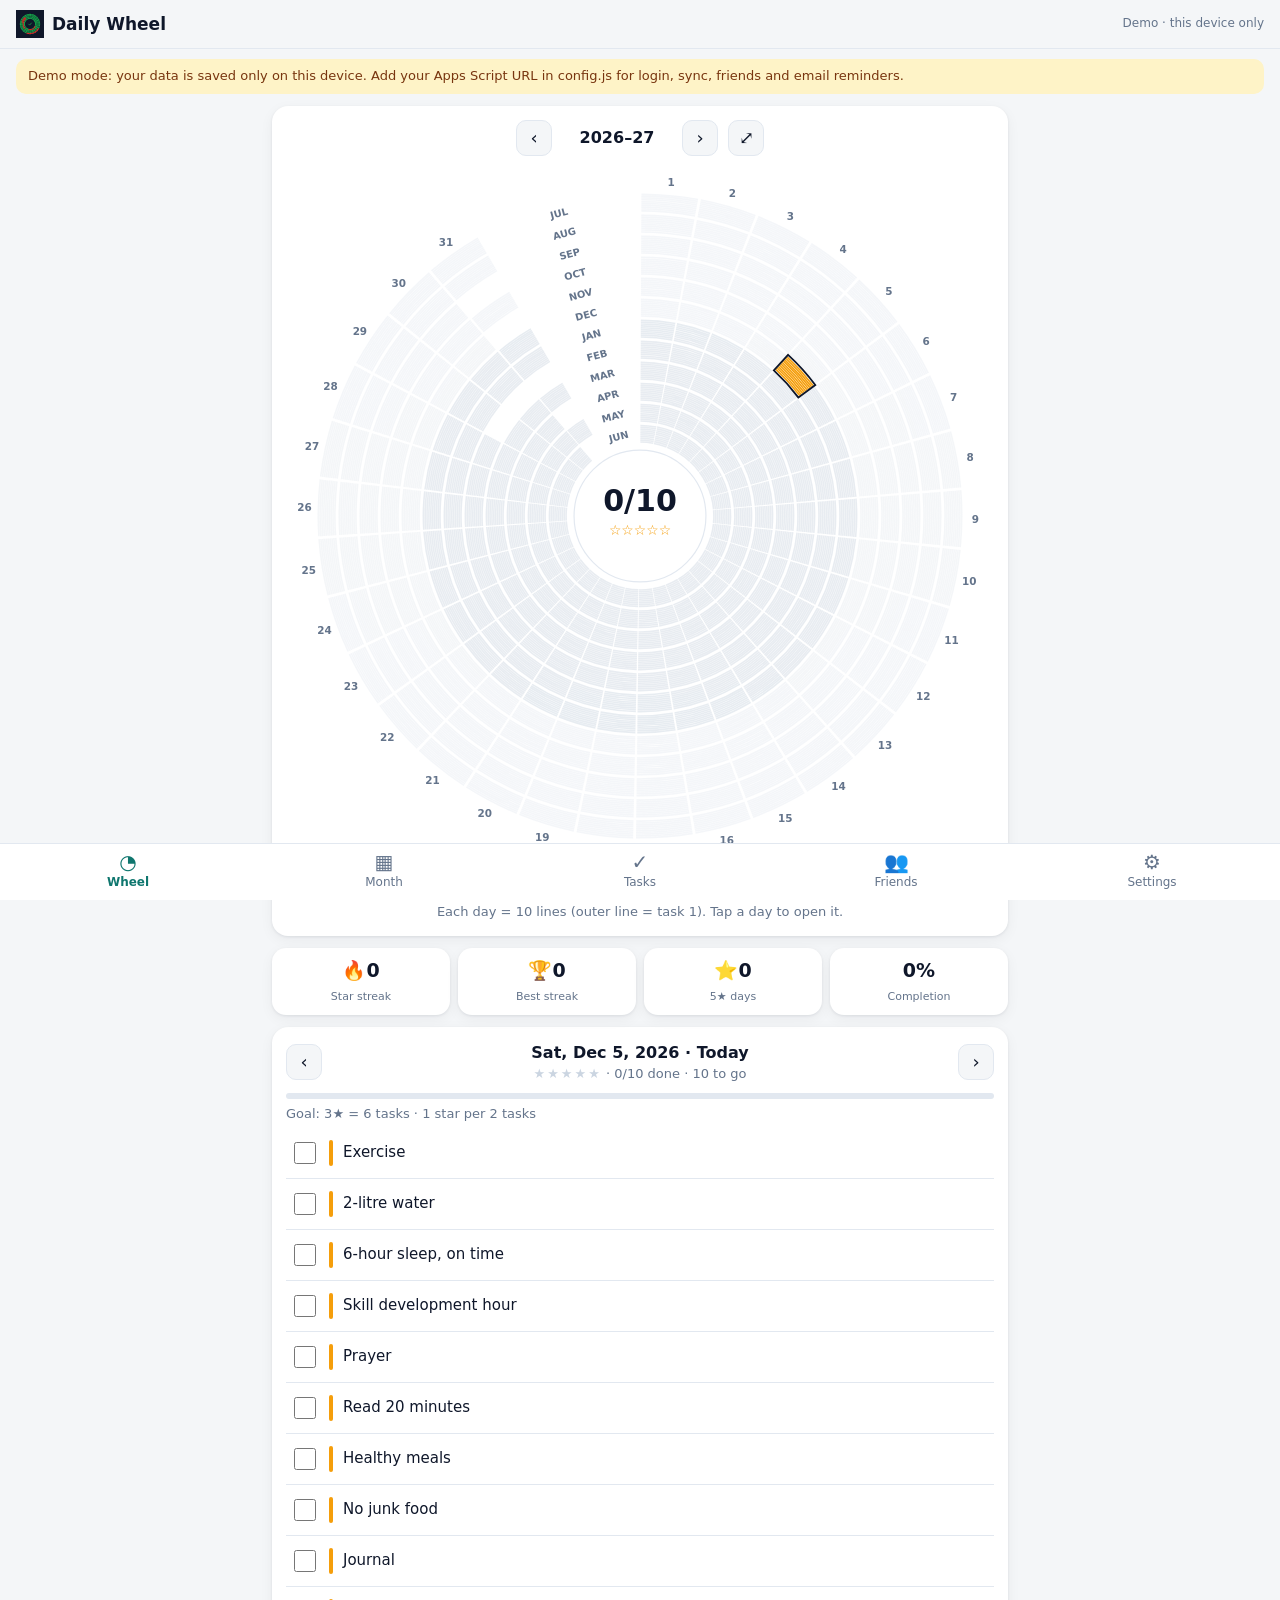
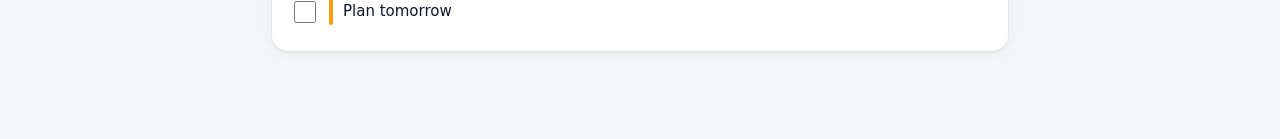
==== index.html @ 2fab1082 "Add files via upload" ====
<!doctype html>
<html lang="en">
<head>
  <meta charset="utf-8">
  <meta name="viewport" content="width=device-width, initial-scale=1, viewport-fit=cover">
  <title>Daily Wheel – Habit Tracker</title>
  <meta name="description" content="Track 10 daily habits on a 365-day wheel and keep star streaks with friends.">
  <meta name="theme-color" content="#0f766e">
  <meta name="apple-mobile-web-app-capable" content="yes">
  <meta name="apple-mobile-web-app-title" content="Daily Wheel">
  <link rel="manifest" href="manifest.webmanifest">
  <link rel="icon" href="icon.svg" type="image/svg+xml">
  <link rel="apple-touch-icon" href="icon-192.png">
  <script>try{var t=localStorage.getItem('dw.theme');if(t&&t!=='auto')document.documentElement.dataset.theme=t}catch(e){}</script>
  <link rel="stylesheet" href="styles.css">
  <link rel="stylesheet" href="themes.css">
</head>
<body>
  <div id="toast" role="status" aria-live="polite"></div>

  <main id="auth" hidden></main>

  <div id="app" hidden>
    <header class="top">
      <div class="brand"><img src="icon.svg" alt="" width="28" height="28"><b>Daily Wheel</b></div>
      <span id="sync" class="sync"></span>
    </header>
    <div id="banner"></div>
    <div id="view"></div>
    <nav class="tabs" aria-label="Main">
      <button data-tab="wheel"><i>◔</i>Wheel</button>
      <button data-tab="month"><i>▦</i>Month</button>
      <button data-tab="tasks"><i>✓</i>Tasks</button>
      <button data-tab="friends"><i>👥</i>Friends</button>
      <button data-tab="settings"><i>⚙</i>Settings</button>
    </nav>
  </div>

  <script src="config.js"></script>
  <script src="app.js"></script>
</body>
</html>
---- styles.css ----
:root{
  --bg:#f4f6f8;--card:#fff;--ink:#0f172a;--muted:#64748b;--line:#e2e8f0;
  --accent:#0f766e;--green:#16a34a;--red:#dc2626;--amber:#f59e0b;--faint:#cbd5e1;
  --shadow:0 1px 3px rgba(15,23,42,.08),0 4px 14px rgba(15,23,42,.05);
}
@media (prefers-color-scheme:dark){
  :root{--bg:#0b1220;--card:#111a2e;--ink:#e5edf7;--muted:#94a3b8;--line:#22304a;
    --accent:#2dd4bf;--green:#22c55e;--red:#f87171;--amber:#fbbf24;--faint:#334155}
}
*{box-sizing:border-box;-webkit-tap-highlight-color:transparent}
html,body{margin:0}
html{scroll-padding-top:64px;scroll-padding-bottom:96px}
body{font:15px/1.45 system-ui,-apple-system,"Segoe UI",Roboto,sans-serif;background:var(--bg);color:var(--ink);
  padding-bottom:calc(76px + env(safe-area-inset-bottom))}
[hidden]{display:none!important}
h1,h2{margin:0 0 8px}
h1{font-size:24px}h2{font-size:16px}
button{font:inherit;color:inherit;cursor:pointer}
input,select{font:inherit;color:inherit}

/* header & nav */
.top{position:sticky;top:0;z-index:5;display:flex;align-items:center;justify-content:space-between;
  padding:calc(10px + env(safe-area-inset-top)) 16px 10px;background:var(--bg);border-bottom:1px solid var(--line)}
.brand{display:flex;align-items:center;gap:8px;font-size:17px}
.sync{font-size:12px;color:var(--muted)}
.tabs{position:fixed;left:0;right:0;bottom:0;z-index:6;display:grid;grid-template-columns:repeat(4,1fr);
  background:var(--card);border-top:1px solid var(--line);padding-bottom:env(safe-area-inset-bottom)}
.tabs button{border:0;background:none;padding:8px 0 9px;font-size:12px;color:var(--muted);display:flex;flex-direction:column;align-items:center;gap:2px}
.tabs button i{font-style:normal;font-size:20px;line-height:1}
.tabs button[aria-current=page]{color:var(--accent);font-weight:600}
#banner:not(:empty){margin:10px 16px 0;padding:8px 12px;border-radius:10px;background:#fef3c7;color:#78350f;font-size:13px}
#view{max-width:760px;margin:0 auto;padding:12px 12px 0}

/* cards */
.card{background:var(--card);border-radius:16px;box-shadow:var(--shadow);padding:14px;margin-bottom:12px}
.note{color:var(--muted);font-size:13px;margin:8px 0 0}
.miss{color:var(--red);font-weight:600}
.cyclebar{display:flex;align-items:center;justify-content:center;gap:10px;margin-bottom:6px}
.cyclebar strong{min-width:110px;text-align:center;font-size:16px}
.cyclebar select{border:1px solid var(--line);background:var(--bg);border-radius:10px;padding:6px 8px}
.icon{border:1px solid var(--line);background:var(--bg);border-radius:10px;width:36px;height:36px;font-size:18px;line-height:1}
.icon:active{transform:scale(.95)}

/* wheel */
#chartwrap{overflow:auto;-webkit-overflow-scrolling:touch;border-radius:12px}
#chart svg{width:100%;height:auto;display:block}
#chartwrap.zoom #chart svg{width:210%}
.cell{cursor:pointer}.cell path{fill:none}
.cell .hit{stroke:transparent;pointer-events:stroke}
.g{stroke:var(--green)}.r{stroke:var(--red)}.p{stroke:var(--amber)}
.f{stroke:var(--faint);opacity:.45}.z{stroke:var(--faint);opacity:.22}
.mlabel,.dlabel{fill:var(--muted);font-size:8.5px;font-weight:600;text-anchor:middle;dominant-baseline:central}
.dlabel{font-size:9px}
.hub{fill:var(--card);stroke:var(--line)}
.hubnum{fill:var(--ink);font-size:26px;font-weight:800;text-anchor:middle}
.hubsub{fill:var(--muted);font-size:11px;text-anchor:middle}
.outline-today{fill:none;stroke:var(--ink);stroke-width:1.6}
.outline-sel{fill:none;stroke:var(--accent);stroke-width:2.2}
.legend{display:flex;flex-wrap:wrap;gap:6px 14px;font-size:12px;color:var(--muted);margin-top:8px;justify-content:center}
.legend span::before{content:"";display:inline-block;width:14px;height:4px;border-radius:2px;margin-right:5px;vertical-align:middle;background:var(--c)}
.stats{display:grid;grid-template-columns:repeat(3,1fr);gap:10px;margin-bottom:12px}
.stat{background:var(--card);border-radius:14px;box-shadow:var(--shadow);padding:10px;text-align:center}
.stat b{display:block;font-size:22px}.stat span{font-size:12px;color:var(--muted)}

/* day panel */
.dayhead{display:flex;align-items:center;justify-content:space-between;gap:8px}
.dayhead>div{text-align:center;flex:1}
.dayhead h2{margin:0}
.sub{font-size:13px;color:var(--muted)}
.bar{height:6px;background:var(--line);border-radius:3px;margin:10px 0 6px;overflow:hidden}
.bar i{display:block;height:100%;background:var(--green);transition:width .2s}
.tasks{list-style:none;margin:0;padding:0}
.task{display:flex;align-items:center;gap:10px;padding:11px 4px;border-bottom:1px solid var(--line);cursor:pointer}
.tasks li:last-child .task{border-bottom:0}
.task input{width:22px;height:22px;accent-color:var(--green);flex:none}
.task .line{width:4px;height:26px;border-radius:2px;flex:none;background:var(--faint)}
.task .line.g{background:var(--green)}.task .line.r{background:var(--red)}
.task .line.p{background:var(--amber)}.task .line.f,.task .line.z{background:var(--faint);opacity:.5}
.task.on .tn{color:var(--muted);text-decoration:line-through}
.task input:disabled{opacity:.5}

/* month */
.mgrid{display:grid;grid-template-columns:repeat(7,1fr);gap:5px}
.mgrid>b{text-align:center;font-size:12px;color:var(--muted)}
.mday{border:1px solid var(--line);background:var(--bg);border-radius:10px;padding:4px 4px 5px;display:flex;flex-direction:column;gap:3px;text-align:left}
.mday span{font-size:12px;font-weight:600}
.mday.today{border-color:var(--ink)}
.mday.sel{outline:2px solid var(--accent);outline-offset:1px}
.bars{display:flex;gap:1px;height:22px}
.bars i{flex:1;border-radius:1px;background:var(--faint)}
.bars i.g{background:var(--green)}.bars i.r{background:var(--red)}.bars i.p{background:var(--amber)}
.bars i.f{opacity:.35}.bars i.z{opacity:.2}

/* forms */
.fld{display:block;margin:0 0 12px;font-size:13px;color:var(--muted)}
.fld input,.fld select{display:block;width:100%;margin-top:4px;padding:11px 12px;border:1px solid var(--line);border-radius:10px;background:var(--bg);font-size:16px}
.taskfld{display:flex;align-items:center;gap:10px;margin-bottom:8px}
.taskfld input{margin:0;flex:1}
.idx{width:22px;text-align:center;font-weight:700;color:var(--accent)}
.row{display:flex;align-items:center;gap:10px;margin:8px 0}
.row input[type=checkbox]{width:22px;height:22px;accent-color:var(--accent)}
.times{display:grid;grid-template-columns:repeat(3,1fr);gap:8px;margin:8px 0}
.times input{padding:9px;border:1px solid var(--line);border-radius:10px;background:var(--bg);font-size:15px;width:100%}
.btn{border:1px solid var(--line);background:var(--card);padding:11px 16px;border-radius:12px;font-weight:600}
.btn.primary{background:var(--accent);color:#fff;border-color:var(--accent)}
:root .btn.primary{color:#042f2e}
@media (prefers-color-scheme:light){:root .btn.primary{color:#fff}}
.btn.wide{width:100%;margin-top:4px}
.btn.danger{color:var(--red)}
.actions{display:flex;flex-direction:column;gap:10px}
.link{background:none;border:0;color:var(--accent);padding:10px;text-decoration:underline}

/* auth */
#auth{min-height:100vh;display:flex;align-items:center;justify-content:center;padding:20px}
.authcard{width:100%;max-width:380px;background:var(--card);border-radius:20px;box-shadow:var(--shadow);padding:22px;text-align:center}
.authcard form{text-align:left}
.logo{width:72px;height:72px;border-radius:18px}
.tag{color:var(--muted);margin:0 0 14px}
.seg{display:grid;grid-template-columns:1fr 1fr;background:var(--bg);border-radius:12px;padding:4px;margin-bottom:14px}
.seg button{border:0;background:none;padding:9px;border-radius:9px;font-weight:600;color:var(--muted)}
.seg button.on{background:var(--card);color:var(--ink);box-shadow:var(--shadow)}
.err{color:var(--red);min-height:1.2em;font-size:13px;margin:8px 0 0}

#toast{position:fixed;left:50%;bottom:90px;transform:translate(-50%,20px);background:#0f172a;color:#fff;padding:10px 16px;
  border-radius:12px;font-size:14px;opacity:0;pointer-events:none;transition:.25s;z-index:20;max-width:90%}
#toast.show{opacity:1;transform:translate(-50%,0)}

/* v2: 5 tabs, star stats, friends */
.tabs{grid-template-columns:repeat(5,1fr)}
.stats{grid-template-columns:repeat(4,1fr);gap:8px}
.stat{padding:9px 4px}.stat b{font-size:19px}.stat span{font-size:11px}
.hubstars{fill:#f59e0b;font-size:12px;text-anchor:middle}
.inl{display:flex;gap:8px;align-items:center;justify-content:space-between}
.inl input{flex:1;min-width:0;padding:11px 12px;border:1px solid var(--line);border-radius:10px;background:var(--bg);font-size:16px;color:var(--ink)}
.frow{display:grid;grid-template-columns:1fr auto;gap:6px 8px;padding:10px 0;border-bottom:1px solid var(--line);align-items:center}
.frow:last-child{border-bottom:0}
.frow.me{background:color-mix(in srgb,var(--accent) 9%,transparent);border-radius:10px;padding:10px 8px}
.fmain b{display:block}.fmain small{color:var(--muted);font-size:12px}
.fstat{display:flex;gap:10px;align-items:center;font-weight:700}
.fweek{grid-column:1/-1;display:grid;grid-template-columns:repeat(7,1fr);gap:4px}
.fweek i{font-style:normal;text-align:center;border-radius:6px;padding:3px 0;font-size:12px;font-weight:700;color:#fff;background:var(--faint)}
.fweek i.g{background:var(--green)}.fweek i.r{background:var(--red)}.fweek i.p{background:var(--amber)}
.x{width:28px;height:28px;font-size:16px}
---- themes.css ----
/* Shared by Daily Wheel and DayLog: themes + star/celebration/swatch components */
:root{--bar:#0f766e;--on-accent:#fff}
@media (prefers-color-scheme:dark){:root{--bar:#0b1220;--on-accent:#042f2e}}

:root[data-theme=ocean]{--bg:#eef6fb;--card:#fff;--ink:#0c1a2b;--muted:#5b7083;--line:#d5e6f2;--accent:#0369a1;
  --green:#16a34a;--red:#dc2626;--amber:#f59e0b;--faint:#c3d6e6;--bar:#0369a1;--on-accent:#fff}
:root[data-theme=sunrise]{--bg:#fff6ee;--card:#fffdfb;--ink:#2a1608;--muted:#8a6a52;--line:#f3dccb;--accent:#ea580c;
  --green:#16a34a;--red:#dc2626;--amber:#d97706;--faint:#e9d3c2;--bar:#ea580c;--on-accent:#fff}
:root[data-theme=forest]{--bg:#eef5ee;--card:#fbfefb;--ink:#10230f;--muted:#587258;--line:#d6e7d6;--accent:#15803d;
  --green:#16a34a;--red:#dc2626;--amber:#f59e0b;--faint:#c8dbc8;--bar:#15803d;--on-accent:#fff}
:root[data-theme=lavender]{--bg:#f4f0fc;--card:#fff;--ink:#1d1233;--muted:#75639a;--line:#e3d9f6;--accent:#7c3aed;
  --green:#16a34a;--red:#dc2626;--amber:#f59e0b;--faint:#d6c9ee;--bar:#7c3aed;--on-accent:#fff}
:root[data-theme=midnight]{--bg:#0b1220;--card:#131c33;--ink:#e6edf8;--muted:#94a3b8;--line:#22304f;--accent:#38bdf8;
  --green:#22c55e;--red:#f87171;--amber:#fbbf24;--faint:#334155;--bar:#0b1220;--on-accent:#04202e}
:root[data-theme=amoled]{--bg:#000;--card:#0e0e0e;--ink:#f5f5f5;--muted:#9a9a9a;--line:#222;--accent:#2dd4bf;
  --green:#22c55e;--red:#f87171;--amber:#fbbf24;--faint:#2f2f2f;--bar:#000;--on-accent:#04201c}
:root[data-theme] .btn.primary{color:var(--on-accent)}
:root[data-theme=midnight],:root[data-theme=amoled]{color-scheme:dark}

/* stars */
.stars{color:#f59e0b;letter-spacing:2px;white-space:nowrap}
.stars .off{color:var(--faint)}

/* theme swatches */
.swatches{display:flex;flex-wrap:wrap;gap:12px;margin-top:6px}
.sw{width:42px;height:42px;border-radius:50%;border:2px solid var(--line);cursor:pointer;padding:0}
.sw[aria-pressed=true]{outline:3px solid var(--accent);outline-offset:2px}

/* goal celebration */
.celebrate{position:fixed;inset:0;z-index:40;display:grid;place-items:center;pointer-events:none}
.celebrate .cbox{background:var(--card);color:var(--ink);border-radius:24px;padding:22px 30px;text-align:center;
  box-shadow:0 12px 44px rgba(0,0,0,.3);animation:cpop .5s cubic-bezier(.2,1.6,.4,1) both}
.celebrate .big{font-size:40px;letter-spacing:4px;color:#f59e0b;line-height:1.1}
.celebrate h2{margin:6px 0 2px;font-size:20px}.celebrate p{margin:0;color:var(--muted)}
.confetti i{position:fixed;top:-16px;width:8px;height:14px;border-radius:2px;animation:cfall 1.9s ease-in forwards}
@keyframes cpop{from{transform:scale(.4);opacity:0}to{transform:scale(1);opacity:1}}
@keyframes cfall{to{transform:translateY(108vh) rotate(600deg)}}
@media (prefers-reduced-motion:reduce){.confetti{display:none}.celebrate .cbox{animation:none}}
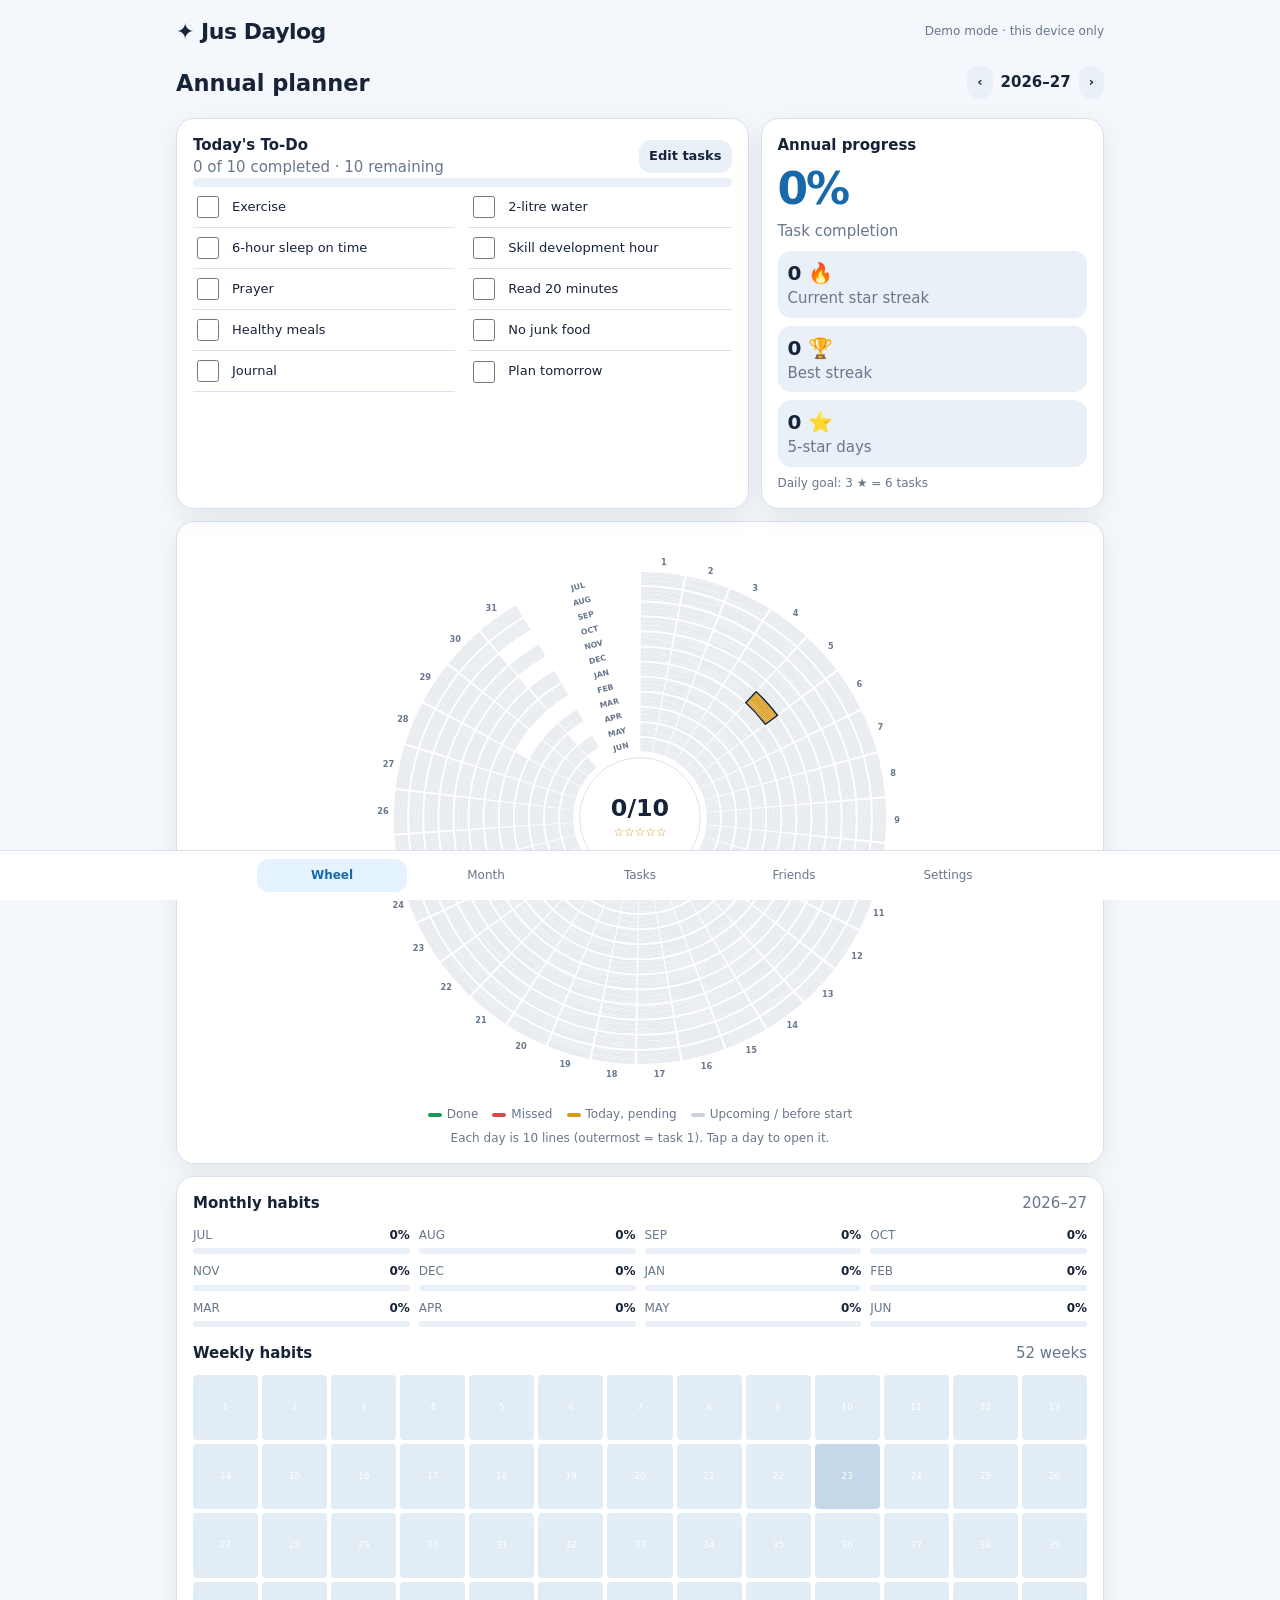
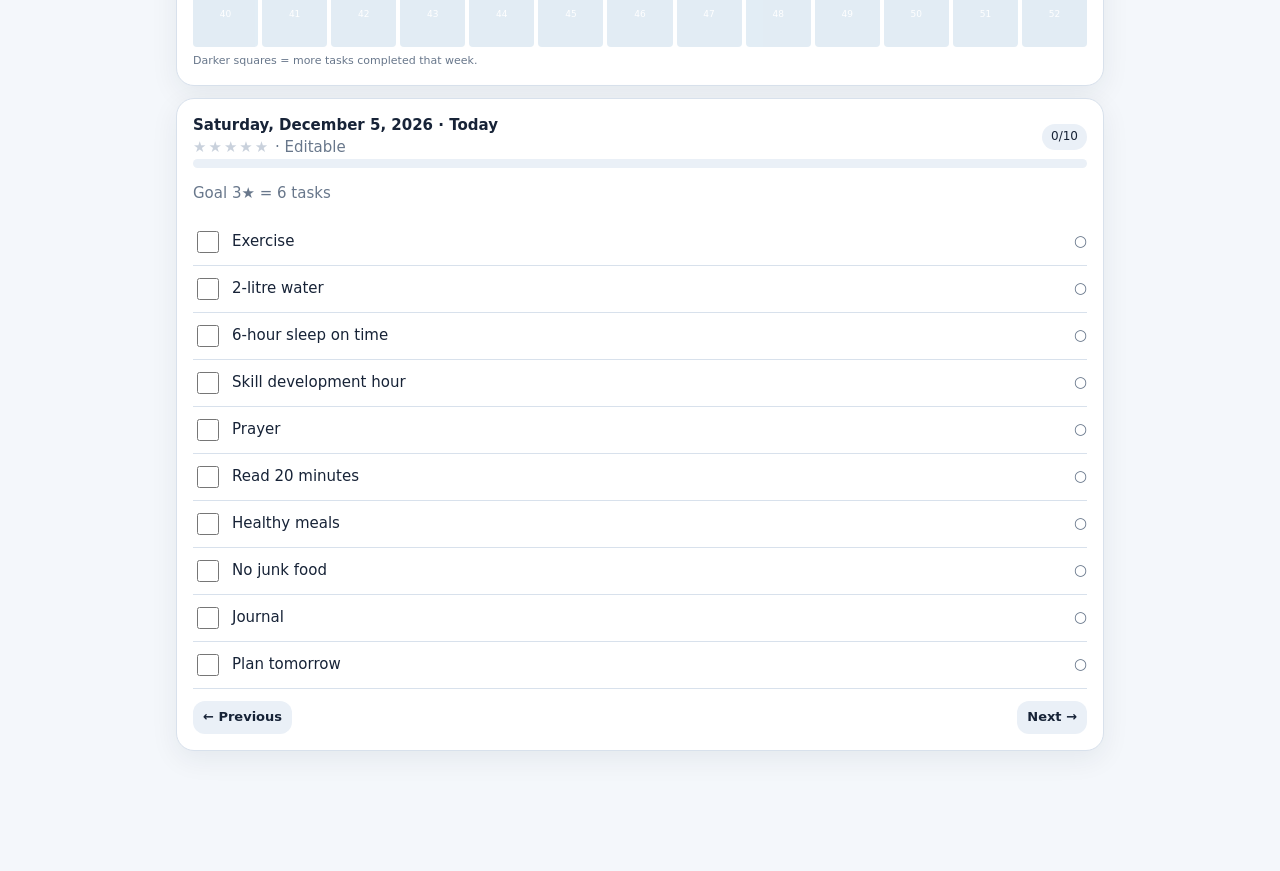
==== commit 506e81fb: "Add files via upload" ====
--- a/index.html
+++ b/index.html
@@ -1,42 +1,3 @@
 <!doctype html>
-<html lang="en">
-<head>
-  <meta charset="utf-8">
-  <meta name="viewport" content="width=device-width, initial-scale=1, viewport-fit=cover">
-  <title>Daily Wheel – Habit Tracker</title>
-  <meta name="description" content="Track 10 daily habits on a 365-day wheel and keep star streaks with friends.">
-  <meta name="theme-color" content="#0f766e">
-  <meta name="apple-mobile-web-app-capable" content="yes">
-  <meta name="apple-mobile-web-app-title" content="Daily Wheel">
-  <link rel="manifest" href="manifest.webmanifest">
-  <link rel="icon" href="icon.svg" type="image/svg+xml">
-  <link rel="apple-touch-icon" href="icon-192.png">
-  <script>try{var t=localStorage.getItem('dw.theme');if(t&&t!=='auto')document.documentElement.dataset.theme=t}catch(e){}</script>
-  <link rel="stylesheet" href="styles.css">
-  <link rel="stylesheet" href="themes.css">
-</head>
-<body>
-  <div id="toast" role="status" aria-live="polite"></div>
-
-  <main id="auth" hidden></main>
-
-  <div id="app" hidden>
-    <header class="top">
-      <div class="brand"><img src="icon.svg" alt="" width="28" height="28"><b>Daily Wheel</b></div>
-      <span id="sync" class="sync"></span>
-    </header>
-    <div id="banner"></div>
-    <div id="view"></div>
-    <nav class="tabs" aria-label="Main">
-      <button data-tab="wheel"><i>◔</i>Wheel</button>
-      <button data-tab="month"><i>▦</i>Month</button>
-      <button data-tab="tasks"><i>✓</i>Tasks</button>
-      <button data-tab="friends"><i>👥</i>Friends</button>
-      <button data-tab="settings"><i>⚙</i>Settings</button>
-    </nav>
-  </div>
-
-  <script src="config.js"></script>
-  <script src="app.js"></script>
-</body>
-</html>
+<html lang="en"><head><meta charset="utf-8"><meta name="viewport" content="width=device-width,initial-scale=1,viewport-fit=cover"><meta name="theme-color" content="#1769aa"><meta name="description" content="Jus Daylog: make every day count."><meta name="apple-mobile-web-app-capable" content="yes"><meta name="apple-mobile-web-app-title" content="Jus Daylog"><link rel="manifest" href="./manifest.webmanifest"><link rel="icon" href="./icons/icon.svg"><link rel="apple-touch-icon" href="./icons/icon-192.png"><link rel="stylesheet" href="./styles.css"><title>Jus Daylog</title><script>(function(){try{document.documentElement.dataset.theme=localStorage.getItem('jd-theme')||'auto'}catch(e){}})()</script></head>
+<body><main id="app" class="app"><div class="top"><div class="brand">✦ Jus Daylog</div><div id="sync" class="status">Starting…</div></div><section id="root"></section></main><nav id="tabs" class="tabs hidden" aria-label="Main navigation"></nav><div id="toast" class="toast hidden" role="status"></div><script src="./config.js"></script><script src="./logic.js"></script><script src="./app.js"></script></body></html>
--- a/styles.css
+++ b/styles.css
@@ -1,143 +1,69 @@
-:root{
-  --bg:#f4f6f8;--card:#fff;--ink:#0f172a;--muted:#64748b;--line:#e2e8f0;
-  --accent:#0f766e;--green:#16a34a;--red:#dc2626;--amber:#f59e0b;--faint:#cbd5e1;
-  --shadow:0 1px 3px rgba(15,23,42,.08),0 4px 14px rgba(15,23,42,.05);
-}
-@media (prefers-color-scheme:dark){
-  :root{--bg:#0b1220;--card:#111a2e;--ink:#e5edf7;--muted:#94a3b8;--line:#22304a;
-    --accent:#2dd4bf;--green:#22c55e;--red:#f87171;--amber:#fbbf24;--faint:#334155}
-}
-*{box-sizing:border-box;-webkit-tap-highlight-color:transparent}
-html,body{margin:0}
-html{scroll-padding-top:64px;scroll-padding-bottom:96px}
-body{font:15px/1.45 system-ui,-apple-system,"Segoe UI",Roboto,sans-serif;background:var(--bg);color:var(--ink);
-  padding-bottom:calc(76px + env(safe-area-inset-bottom))}
-[hidden]{display:none!important}
-h1,h2{margin:0 0 8px}
-h1{font-size:24px}h2{font-size:16px}
-button{font:inherit;color:inherit;cursor:pointer}
-input,select{font:inherit;color:inherit}
+@import url("./themes.css");
+*{box-sizing:border-box}html{scroll-padding-bottom:90px}body{margin:0;background:var(--bg);color:var(--text);font:15px/1.45 system-ui,-apple-system,Segoe UI,sans-serif;padding-bottom:92px}button,input,select{font:inherit}button{cursor:pointer}.app{max-width:960px;margin:auto;padding:16px}.top{display:flex;align-items:center;justify-content:space-between;gap:12px}.brand{font-size:22px;font-weight:800;letter-spacing:-.5px}.muted{color:var(--muted)}.status{font-size:12px;color:var(--muted)}.card{background:var(--surface);border:1px solid var(--border);border-radius:18px;padding:16px;box-shadow:var(--shadow);margin:12px 0}.tabs{position:fixed;z-index:5;bottom:0;left:0;right:0;display:flex;justify-content:center;background:var(--surface);border-top:1px solid var(--border);padding:8px max(8px,env(safe-area-inset-right)) calc(8px + env(safe-area-inset-bottom));gap:4px}.tabs button{border:0;background:transparent;color:var(--muted);padding:8px 10px;border-radius:12px;flex:1;max-width:150px;font-size:12px}.tabs button.active{background:var(--accent2);color:var(--accent);font-weight:700}.btn{border:0;background:var(--accent);color:white;padding:10px 15px;border-radius:12px;font-weight:650}.btn.secondary{background:var(--surface2);color:var(--text)}.btn.small{padding:7px 10px;font-size:13px}.field{display:grid;gap:5px;margin:10px 0}.field input,.field select{width:100%;padding:11px;border:1px solid var(--border);border-radius:10px;background:var(--surface);color:var(--text)}.grid2{display:grid;grid-template-columns:repeat(2,minmax(0,1fr));gap:10px}.stats{display:grid;grid-template-columns:repeat(4,minmax(0,1fr));gap:8px}.stat{background:var(--surface2);padding:11px;border-radius:13px}.stat b{display:block;font-size:20px}.wheel-wrap{display:flex;justify-content:center;align-items:center;overflow:hidden}.wheel{width:min(100%,560px);height:auto;touch-action:manipulation}.wheel text{font-family:system-ui;fill:var(--text)}.day-row{display:flex;align-items:center;gap:10px;padding:9px 0;border-bottom:1px solid var(--border)}.day-row:last-child{border:0}.task-check{width:22px;height:22px;accent-color:var(--green)}.task-name{flex:1}.progress{height:9px;background:var(--surface2);border-radius:99px;overflow:hidden}.progress>i{display:block;height:100%;background:var(--green);width:0}.month-grid{display:grid;grid-template-columns:repeat(7,1fr);gap:5px}.month-day{min-height:64px;border:1px solid var(--border);border-radius:9px;background:var(--surface);padding:5px;font-size:12px;color:var(--text)}.bars{display:flex;gap:2px;margin-top:6px}.bars i{height:5px;flex:1;border-radius:2px;background:var(--grey)}.pill{border-radius:99px;background:var(--surface2);padding:4px 9px;font-size:12px}.friend{display:flex;justify-content:space-between;gap:8px;padding:10px 0;border-bottom:1px solid var(--border)}.swatches{display:flex;flex-wrap:wrap;gap:8px}.swatch{border:2px solid var(--border);border-radius:10px;padding:8px 10px;background:var(--surface);color:var(--text)}.swatch[aria-pressed=true]{border-color:var(--accent)}.stars{letter-spacing:2px;color:var(--amber)}.hidden{display:none!important}.toast{position:fixed;bottom:85px;left:50%;transform:translateX(-50%);background:var(--text);color:var(--bg);padding:9px 14px;border-radius:99px;z-index:10}.auth{max-width:420px;margin:7vh auto}.day-strip{display:flex;gap:6px;overflow:auto}.chip{min-width:42px;text-align:center;border-radius:10px;padding:7px 4px;background:var(--surface2);font-size:11px}.chip b{display:block;font-size:14px}@media(max-width:560px){.app{padding:12px}.stats{grid-template-columns:repeat(2,1fr)}.grid2{grid-template-columns:1fr}.brand{font-size:19px}.tabs button{padding:8px 3px;font-size:11px}.card{padding:13px}}
 
-/* header & nav */
-.top{position:sticky;top:0;z-index:5;display:flex;align-items:center;justify-content:space-between;
-  padding:calc(10px + env(safe-area-inset-top)) 16px 10px;background:var(--bg);border-bottom:1px solid var(--line)}
-.brand{display:flex;align-items:center;gap:8px;font-size:17px}
-.sync{font-size:12px;color:var(--muted)}
-.tabs{position:fixed;left:0;right:0;bottom:0;z-index:6;display:grid;grid-template-columns:repeat(4,1fr);
-  background:var(--card);border-top:1px solid var(--line);padding-bottom:env(safe-area-inset-bottom)}
-.tabs button{border:0;background:none;padding:8px 0 9px;font-size:12px;color:var(--muted);display:flex;flex-direction:column;align-items:center;gap:2px}
-.tabs button i{font-style:normal;font-size:20px;line-height:1}
-.tabs button[aria-current=page]{color:var(--accent);font-weight:600}
-#banner:not(:empty){margin:10px 16px 0;padding:8px 12px;border-radius:10px;background:#fef3c7;color:#78350f;font-size:13px}
-#view{max-width:760px;margin:0 auto;padding:12px 12px 0}
+/* Annual planner additions */
+.dashboard-top{display:grid;grid-template-columns:minmax(0,1.25fr) minmax(210px,.75fr);gap:12px;align-items:stretch}
+.daily-task-card{margin:0}
+.daily-task-list{display:grid;grid-template-columns:1fr 1fr;column-gap:14px}
+.compact-task{padding:6px 0;font-size:13px}
+.annual-overview{margin:0;display:flex;flex-direction:column;gap:8px}
+.annual-number{font-size:44px;line-height:1.1;font-weight:850;color:var(--accent);letter-spacing:-2px}
+.annual-overview .stat{padding:8px 10px}
+.month-summary{display:grid;grid-template-columns:repeat(4,minmax(0,1fr));gap:9px;margin-top:12px}
+.summary-month{display:grid;grid-template-columns:1fr auto;gap:4px;font-size:12px;align-items:center}
+.summary-month span{color:var(--muted)}
+.summary-month b{font-variant-numeric:tabular-nums}
+.summary-month i{grid-column:1/-1;height:6px;border-radius:10px;background:var(--surface2);overflow:hidden}
+.summary-month em{display:block;height:100%;background:var(--green);border-radius:10px}
+.week-summary{display:grid;grid-template-columns:repeat(13,minmax(0,1fr));gap:4px;margin-top:10px}
+.week-cell{background:var(--accent);color:white;border-radius:4px;aspect-ratio:1;display:grid;place-items:center;font-size:9px;min-width:0}
+@media(max-width:650px){.dashboard-top{grid-template-columns:1fr}.daily-task-list{grid-template-columns:1fr 1fr}.month-summary{grid-template-columns:repeat(3,minmax(0,1fr))}.week-summary{grid-template-columns:repeat(13,minmax(0,1fr))}}
+@media(max-width:390px){.daily-task-list{grid-template-columns:1fr}.week-cell{font-size:8px}}
 
-/* cards */
-.card{background:var(--card);border-radius:16px;box-shadow:var(--shadow);padding:14px;margin-bottom:12px}
-.note{color:var(--muted);font-size:13px;margin:8px 0 0}
-.miss{color:var(--red);font-weight:600}
-.cyclebar{display:flex;align-items:center;justify-content:center;gap:10px;margin-bottom:6px}
-.cyclebar strong{min-width:110px;text-align:center;font-size:16px}
-.cyclebar select{border:1px solid var(--line);background:var(--bg);border-radius:10px;padding:6px 8px}
-.icon{border:1px solid var(--line);background:var(--bg);border-radius:10px;width:36px;height:36px;font-size:18px;line-height:1}
-.icon:active{transform:scale(.95)}
-
-/* wheel */
-#chartwrap{overflow:auto;-webkit-overflow-scrolling:touch;border-radius:12px}
-#chart svg{width:100%;height:auto;display:block}
-#chartwrap.zoom #chart svg{width:210%}
-.cell{cursor:pointer}.cell path{fill:none}
-.cell .hit{stroke:transparent;pointer-events:stroke}
-.g{stroke:var(--green)}.r{stroke:var(--red)}.p{stroke:var(--amber)}
-.f{stroke:var(--faint);opacity:.45}.z{stroke:var(--faint);opacity:.22}
-.mlabel,.dlabel{fill:var(--muted);font-size:8.5px;font-weight:600;text-anchor:middle;dominant-baseline:central}
-.dlabel{font-size:9px}
-.hub{fill:var(--card);stroke:var(--line)}
-.hubnum{fill:var(--ink);font-size:26px;font-weight:800;text-anchor:middle}
-.hubsub{fill:var(--muted);font-size:11px;text-anchor:middle}
-.outline-today{fill:none;stroke:var(--ink);stroke-width:1.6}
-.outline-sel{fill:none;stroke:var(--accent);stroke-width:2.2}
+/* v3: wheel lines, labels, friends, auth, celebration */
+.wheel .cell path{fill:none}
+.wheel .cell{cursor:pointer}
+.wheel .cell .hit{stroke:transparent;pointer-events:stroke}
+.wheel .g{stroke:var(--green)}.wheel .r{stroke:var(--red)}.wheel .p{stroke:var(--amber)}
+.wheel .f,.wheel .z{stroke:var(--grey);opacity:.45}
+.wheel .mlabel,.wheel .dlabel{fill:var(--muted);font-size:8.5px;font-weight:600;text-anchor:middle;dominant-baseline:central}
+.wheel .dlabel{font-size:9px}
+.wheel .hub{fill:var(--surface);stroke:var(--border)}
+.wheel .hubnum{font-size:26px;font-weight:800;text-anchor:middle}
+.wheel .hubstars{fill:var(--amber);font-size:13px;text-anchor:middle}
+.wheel .outline-today{fill:none;stroke:var(--text);stroke-width:1.6}
+.wheel .outline-sel{fill:none;stroke:var(--accent);stroke-width:2.4}
 .legend{display:flex;flex-wrap:wrap;gap:6px 14px;font-size:12px;color:var(--muted);margin-top:8px;justify-content:center}
 .legend span::before{content:"";display:inline-block;width:14px;height:4px;border-radius:2px;margin-right:5px;vertical-align:middle;background:var(--c)}
-.stats{display:grid;grid-template-columns:repeat(3,1fr);gap:10px;margin-bottom:12px}
-.stat{background:var(--card);border-radius:14px;box-shadow:var(--shadow);padding:10px;text-align:center}
-.stat b{display:block;font-size:22px}.stat span{font-size:12px;color:var(--muted)}
-
-/* day panel */
-.dayhead{display:flex;align-items:center;justify-content:space-between;gap:8px}
-.dayhead>div{text-align:center;flex:1}
-.dayhead h2{margin:0}
-.sub{font-size:13px;color:var(--muted)}
-.bar{height:6px;background:var(--line);border-radius:3px;margin:10px 0 6px;overflow:hidden}
-.bar i{display:block;height:100%;background:var(--green);transition:width .2s}
-.tasks{list-style:none;margin:0;padding:0}
-.task{display:flex;align-items:center;gap:10px;padding:11px 4px;border-bottom:1px solid var(--line);cursor:pointer}
-.tasks li:last-child .task{border-bottom:0}
-.task input{width:22px;height:22px;accent-color:var(--green);flex:none}
-.task .line{width:4px;height:26px;border-radius:2px;flex:none;background:var(--faint)}
-.task .line.g{background:var(--green)}.task .line.r{background:var(--red)}
-.task .line.p{background:var(--amber)}.task .line.f,.task .line.z{background:var(--faint);opacity:.5}
-.task.on .tn{color:var(--muted);text-decoration:line-through}
-.task input:disabled{opacity:.5}
-
-/* month */
-.mgrid{display:grid;grid-template-columns:repeat(7,1fr);gap:5px}
-.mgrid>b{text-align:center;font-size:12px;color:var(--muted)}
-.mday{border:1px solid var(--line);background:var(--bg);border-radius:10px;padding:4px 4px 5px;display:flex;flex-direction:column;gap:3px;text-align:left}
-.mday span{font-size:12px;font-weight:600}
-.mday.today{border-color:var(--ink)}
-.mday.sel{outline:2px solid var(--accent);outline-offset:1px}
-.bars{display:flex;gap:1px;height:22px}
-.bars i{flex:1;border-radius:1px;background:var(--faint)}
+.cyclenav{display:flex;align-items:center;gap:8px}
+.stars .off{color:var(--grey)}
 .bars i.g{background:var(--green)}.bars i.r{background:var(--red)}.bars i.p{background:var(--amber)}
-.bars i.f{opacity:.35}.bars i.z{opacity:.2}
-
-/* forms */
-.fld{display:block;margin:0 0 12px;font-size:13px;color:var(--muted)}
-.fld input,.fld select{display:block;width:100%;margin-top:4px;padding:11px 12px;border:1px solid var(--line);border-radius:10px;background:var(--bg);font-size:16px}
-.taskfld{display:flex;align-items:center;gap:10px;margin-bottom:8px}
-.taskfld input{margin:0;flex:1}
-.idx{width:22px;text-align:center;font-weight:700;color:var(--accent)}
-.row{display:flex;align-items:center;gap:10px;margin:8px 0}
-.row input[type=checkbox]{width:22px;height:22px;accent-color:var(--accent)}
-.times{display:grid;grid-template-columns:repeat(3,1fr);gap:8px;margin:8px 0}
-.times input{padding:9px;border:1px solid var(--line);border-radius:10px;background:var(--bg);font-size:15px;width:100%}
-.btn{border:1px solid var(--line);background:var(--card);padding:11px 16px;border-radius:12px;font-weight:600}
-.btn.primary{background:var(--accent);color:#fff;border-color:var(--accent)}
-:root .btn.primary{color:#042f2e}
-@media (prefers-color-scheme:light){:root .btn.primary{color:#fff}}
-.btn.wide{width:100%;margin-top:4px}
-.btn.danger{color:var(--red)}
-.actions{display:flex;flex-direction:column;gap:10px}
-.link{background:none;border:0;color:var(--accent);padding:10px;text-decoration:underline}
-
-/* auth */
-#auth{min-height:100vh;display:flex;align-items:center;justify-content:center;padding:20px}
-.authcard{width:100%;max-width:380px;background:var(--card);border-radius:20px;box-shadow:var(--shadow);padding:22px;text-align:center}
-.authcard form{text-align:left}
-.logo{width:72px;height:72px;border-radius:18px}
-.tag{color:var(--muted);margin:0 0 14px}
-.seg{display:grid;grid-template-columns:1fr 1fr;background:var(--bg);border-radius:12px;padding:4px;margin-bottom:14px}
-.seg button{border:0;background:none;padding:9px;border-radius:9px;font-weight:600;color:var(--muted)}
-.seg button.on{background:var(--card);color:var(--ink);box-shadow:var(--shadow)}
-.err{color:var(--red);min-height:1.2em;font-size:13px;margin:8px 0 0}
-
-#toast{position:fixed;left:50%;bottom:90px;transform:translate(-50%,20px);background:#0f172a;color:#fff;padding:10px 16px;
-  border-radius:12px;font-size:14px;opacity:0;pointer-events:none;transition:.25s;z-index:20;max-width:90%}
-#toast.show{opacity:1;transform:translate(-50%,0)}
-
-/* v2: 5 tabs, star stats, friends */
-.tabs{grid-template-columns:repeat(5,1fr)}
-.stats{grid-template-columns:repeat(4,1fr);gap:8px}
-.stat{padding:9px 4px}.stat b{font-size:19px}.stat span{font-size:11px}
-.hubstars{fill:#f59e0b;font-size:12px;text-anchor:middle}
-.inl{display:flex;gap:8px;align-items:center;justify-content:space-between}
-.inl input{flex:1;min-width:0;padding:11px 12px;border:1px solid var(--line);border-radius:10px;background:var(--bg);font-size:16px;color:var(--ink)}
-.frow{display:grid;grid-template-columns:1fr auto;gap:6px 8px;padding:10px 0;border-bottom:1px solid var(--line);align-items:center}
-.frow:last-child{border-bottom:0}
-.frow.me{background:color-mix(in srgb,var(--accent) 9%,transparent);border-radius:10px;padding:10px 8px}
-.fmain b{display:block}.fmain small{color:var(--muted);font-size:12px}
+.bars i.f,.bars i.z{background:var(--grey);opacity:.45}
+.month-day.today{border-color:var(--text)}.month-day.sel{outline:2px solid var(--accent);outline-offset:1px}
+.chip.sel{outline:2px solid var(--accent)}
+.miss{color:var(--red);font-weight:600}
+.err{color:var(--red);min-height:1.3em;font-size:13px}
+.link{background:none;border:0;color:var(--accent);padding:8px;text-decoration:underline;cursor:pointer}
+a.link{display:inline-block}
+.seg{display:grid;grid-template-columns:1fr 1fr;background:var(--surface2);border-radius:12px;padding:4px;margin:12px 0}
+.seg button{border:0;background:none;padding:9px;border-radius:9px;font-weight:650;color:var(--muted)}
+.seg button.on{background:var(--surface);color:var(--text);box-shadow:var(--shadow)}
+.inline{display:flex;gap:8px;align-items:center;margin-top:8px}
+.inline input{flex:1;min-width:0;padding:11px;border:1px solid var(--border);border-radius:10px;background:var(--surface);color:var(--text)}
+.stack{display:flex;flex-direction:column;gap:8px}
+.friend{display:grid;grid-template-columns:1fr auto;gap:6px 10px;align-items:center}
+.friend.me{background:var(--accent2);border-radius:12px;padding:10px}
+.fmain b{display:block}
 .fstat{display:flex;gap:10px;align-items:center;font-weight:700}
-.fweek{grid-column:1/-1;display:grid;grid-template-columns:repeat(7,1fr);gap:4px}
-.fweek i{font-style:normal;text-align:center;border-radius:6px;padding:3px 0;font-size:12px;font-weight:700;color:#fff;background:var(--faint)}
-.fweek i.g{background:var(--green)}.fweek i.r{background:var(--red)}.fweek i.p{background:var(--amber)}
-.x{width:28px;height:28px;font-size:16px}
+.wk{grid-column:1/-1;display:grid;grid-template-columns:repeat(7,1fr);gap:4px}
+.wk i{font-style:normal;text-align:center;border-radius:6px;padding:3px 0;font-size:12px;font-weight:700;color:#fff;background:var(--grey)}
+.wk i.g{background:var(--green)}.wk i.r{background:var(--red)}.wk i.p{background:var(--amber)}
+.celebrate{position:fixed;inset:0;z-index:40;display:grid;place-items:center;pointer-events:none}
+.celebrate .cbox{background:var(--surface);color:var(--text);border-radius:24px;padding:22px 30px;text-align:center;box-shadow:0 12px 44px rgba(0,0,0,.3);animation:cpop .5s cubic-bezier(.2,1.6,.4,1) both}
+.celebrate .big{font-size:40px;letter-spacing:4px;color:var(--amber);line-height:1.1}
+.celebrate h2{margin:6px 0 2px;font-size:20px}.celebrate p{margin:0;color:var(--muted)}
+.confetti i{position:fixed;top:-16px;width:8px;height:14px;border-radius:2px;animation:cfall 1.9s ease-in forwards}
+@keyframes cpop{from{transform:scale(.4);opacity:0}to{transform:scale(1);opacity:1}}
+@keyframes cfall{to{transform:translateY(108vh) rotate(600deg)}}
+@media (prefers-reduced-motion:reduce){.confetti{display:none}.celebrate .cbox{animation:none}}
+.chip{border:1px solid var(--border);color:var(--text);cursor:pointer}
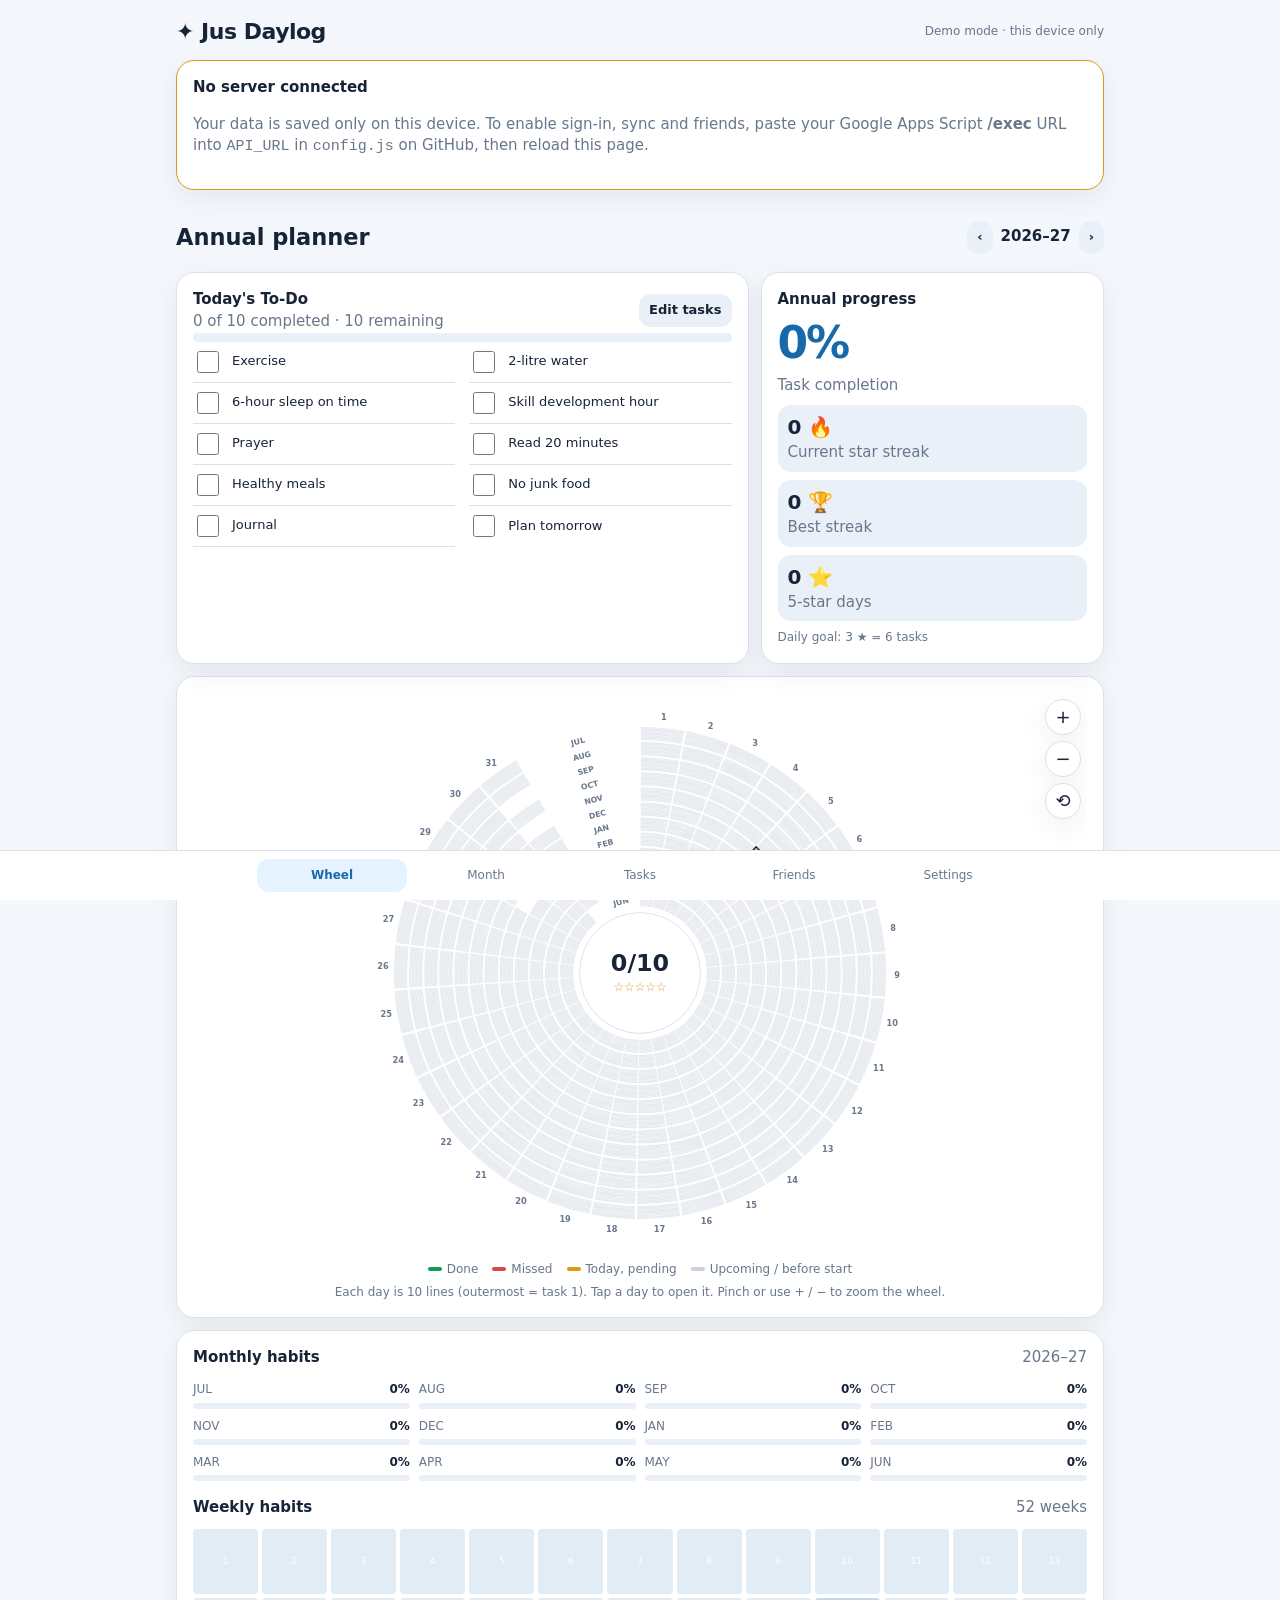
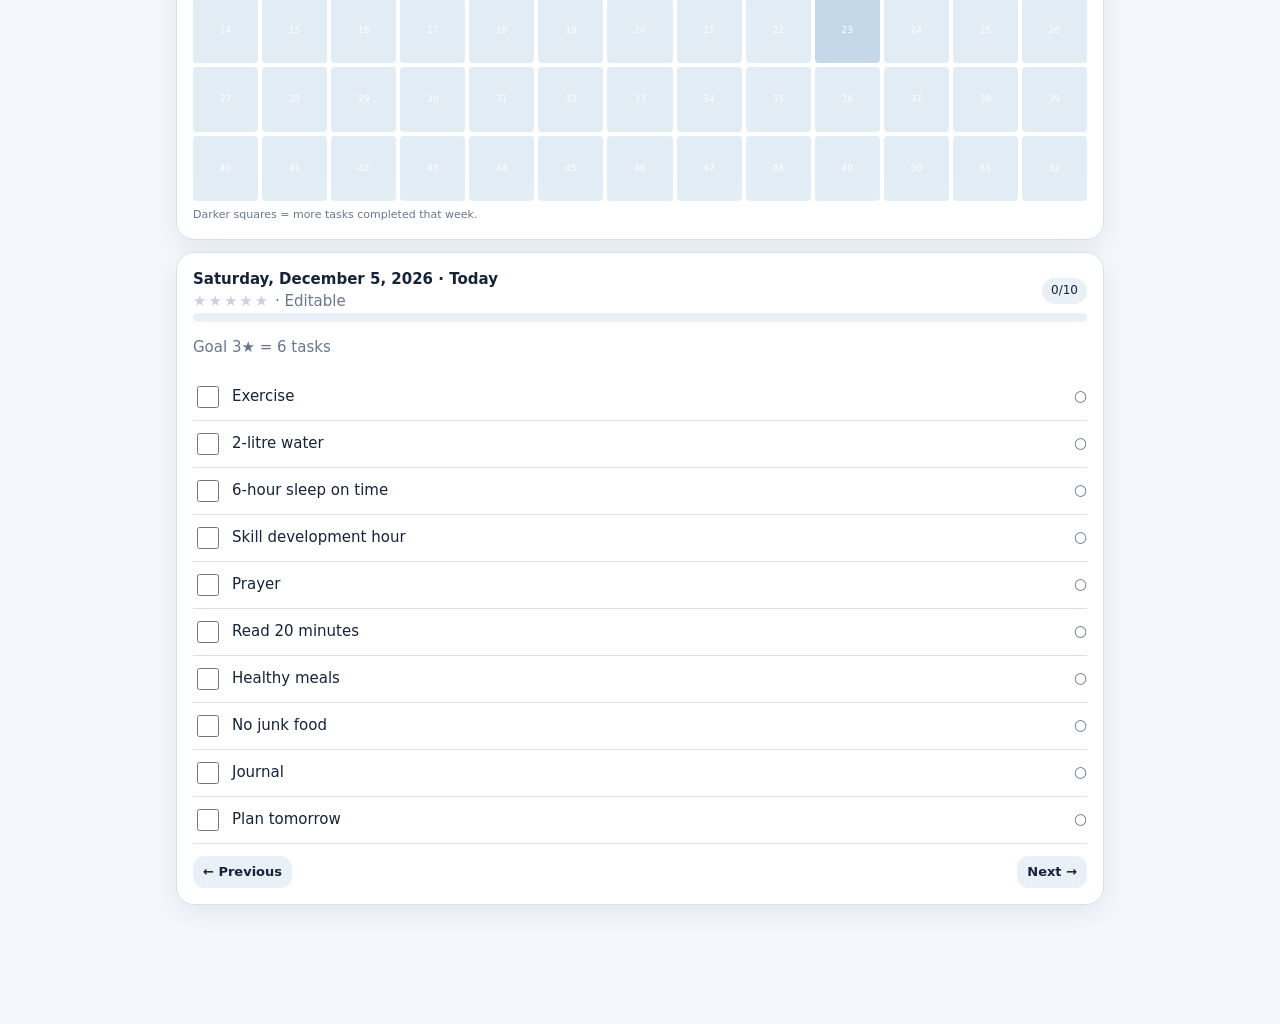
==== commit d3db6b34: "Add files via upload" ====
--- a/index.html
+++ b/index.html
@@ -1,3 +1,3 @@
 <!doctype html>
-<html lang="en"><head><meta charset="utf-8"><meta name="viewport" content="width=device-width,initial-scale=1,viewport-fit=cover"><meta name="theme-color" content="#1769aa"><meta name="description" content="Jus Daylog: make every day count."><meta name="apple-mobile-web-app-capable" content="yes"><meta name="apple-mobile-web-app-title" content="Jus Daylog"><link rel="manifest" href="./manifest.webmanifest"><link rel="icon" href="./icons/icon.svg"><link rel="apple-touch-icon" href="./icons/icon-192.png"><link rel="stylesheet" href="./styles.css"><title>Jus Daylog</title><script>(function(){try{document.documentElement.dataset.theme=localStorage.getItem('jd-theme')||'auto'}catch(e){}})()</script></head>
+<html lang="en"><head><meta charset="utf-8"><meta name="viewport" content="width=device-width,initial-scale=1,maximum-scale=1,user-scalable=no,viewport-fit=cover"><meta name="theme-color" content="#1769aa"><meta name="description" content="Jus Daylog: make every day count."><meta name="apple-mobile-web-app-capable" content="yes"><meta name="apple-mobile-web-app-title" content="Jus Daylog"><link rel="manifest" href="./manifest.webmanifest"><link rel="icon" href="./icons/icon.svg"><link rel="apple-touch-icon" href="./icons/icon-192.png"><link rel="stylesheet" href="./styles.css"><title>Jus Daylog</title><script>(function(){try{document.documentElement.dataset.theme=localStorage.getItem('jd-theme')||'auto'}catch(e){}})()</script></head>
 <body><main id="app" class="app"><div class="top"><div class="brand">✦ Jus Daylog</div><div id="sync" class="status">Starting…</div></div><section id="root"></section></main><nav id="tabs" class="tabs hidden" aria-label="Main navigation"></nav><div id="toast" class="toast hidden" role="status"></div><script src="./config.js"></script><script src="./logic.js"></script><script src="./app.js"></script></body></html>
--- a/styles.css
+++ b/styles.css
@@ -1,5 +1,5 @@
 @import url("./themes.css");
-*{box-sizing:border-box}html{scroll-padding-bottom:90px}body{margin:0;background:var(--bg);color:var(--text);font:15px/1.45 system-ui,-apple-system,Segoe UI,sans-serif;padding-bottom:92px}button,input,select{font:inherit}button{cursor:pointer}.app{max-width:960px;margin:auto;padding:16px}.top{display:flex;align-items:center;justify-content:space-between;gap:12px}.brand{font-size:22px;font-weight:800;letter-spacing:-.5px}.muted{color:var(--muted)}.status{font-size:12px;color:var(--muted)}.card{background:var(--surface);border:1px solid var(--border);border-radius:18px;padding:16px;box-shadow:var(--shadow);margin:12px 0}.tabs{position:fixed;z-index:5;bottom:0;left:0;right:0;display:flex;justify-content:center;background:var(--surface);border-top:1px solid var(--border);padding:8px max(8px,env(safe-area-inset-right)) calc(8px + env(safe-area-inset-bottom));gap:4px}.tabs button{border:0;background:transparent;color:var(--muted);padding:8px 10px;border-radius:12px;flex:1;max-width:150px;font-size:12px}.tabs button.active{background:var(--accent2);color:var(--accent);font-weight:700}.btn{border:0;background:var(--accent);color:white;padding:10px 15px;border-radius:12px;font-weight:650}.btn.secondary{background:var(--surface2);color:var(--text)}.btn.small{padding:7px 10px;font-size:13px}.field{display:grid;gap:5px;margin:10px 0}.field input,.field select{width:100%;padding:11px;border:1px solid var(--border);border-radius:10px;background:var(--surface);color:var(--text)}.grid2{display:grid;grid-template-columns:repeat(2,minmax(0,1fr));gap:10px}.stats{display:grid;grid-template-columns:repeat(4,minmax(0,1fr));gap:8px}.stat{background:var(--surface2);padding:11px;border-radius:13px}.stat b{display:block;font-size:20px}.wheel-wrap{display:flex;justify-content:center;align-items:center;overflow:hidden}.wheel{width:min(100%,560px);height:auto;touch-action:manipulation}.wheel text{font-family:system-ui;fill:var(--text)}.day-row{display:flex;align-items:center;gap:10px;padding:9px 0;border-bottom:1px solid var(--border)}.day-row:last-child{border:0}.task-check{width:22px;height:22px;accent-color:var(--green)}.task-name{flex:1}.progress{height:9px;background:var(--surface2);border-radius:99px;overflow:hidden}.progress>i{display:block;height:100%;background:var(--green);width:0}.month-grid{display:grid;grid-template-columns:repeat(7,1fr);gap:5px}.month-day{min-height:64px;border:1px solid var(--border);border-radius:9px;background:var(--surface);padding:5px;font-size:12px;color:var(--text)}.bars{display:flex;gap:2px;margin-top:6px}.bars i{height:5px;flex:1;border-radius:2px;background:var(--grey)}.pill{border-radius:99px;background:var(--surface2);padding:4px 9px;font-size:12px}.friend{display:flex;justify-content:space-between;gap:8px;padding:10px 0;border-bottom:1px solid var(--border)}.swatches{display:flex;flex-wrap:wrap;gap:8px}.swatch{border:2px solid var(--border);border-radius:10px;padding:8px 10px;background:var(--surface);color:var(--text)}.swatch[aria-pressed=true]{border-color:var(--accent)}.stars{letter-spacing:2px;color:var(--amber)}.hidden{display:none!important}.toast{position:fixed;bottom:85px;left:50%;transform:translateX(-50%);background:var(--text);color:var(--bg);padding:9px 14px;border-radius:99px;z-index:10}.auth{max-width:420px;margin:7vh auto}.day-strip{display:flex;gap:6px;overflow:auto}.chip{min-width:42px;text-align:center;border-radius:10px;padding:7px 4px;background:var(--surface2);font-size:11px}.chip b{display:block;font-size:14px}@media(max-width:560px){.app{padding:12px}.stats{grid-template-columns:repeat(2,1fr)}.grid2{grid-template-columns:1fr}.brand{font-size:19px}.tabs button{padding:8px 3px;font-size:11px}.card{padding:13px}}
+*{box-sizing:border-box}html{scroll-padding-bottom:90px;touch-action:pan-x pan-y}body{margin:0;background:var(--bg);color:var(--text);font:15px/1.45 system-ui,-apple-system,Segoe UI,sans-serif;padding-bottom:92px}button,input,select{font:inherit}button{cursor:pointer}.app{max-width:960px;margin:auto;padding:16px}.top{display:flex;align-items:center;justify-content:space-between;gap:12px}.brand{font-size:22px;font-weight:800;letter-spacing:-.5px}.muted{color:var(--muted)}.status{font-size:12px;color:var(--muted)}.card{background:var(--surface);border:1px solid var(--border);border-radius:18px;padding:16px;box-shadow:var(--shadow);margin:12px 0}.tabs{position:fixed;z-index:5;bottom:0;left:0;right:0;display:flex;justify-content:center;background:var(--surface);border-top:1px solid var(--border);padding:8px max(8px,env(safe-area-inset-right)) calc(8px + env(safe-area-inset-bottom));gap:4px}.tabs button{border:0;background:transparent;color:var(--muted);padding:8px 10px;border-radius:12px;flex:1;max-width:150px;font-size:12px}.tabs button.active{background:var(--accent2);color:var(--accent);font-weight:700}.btn{border:0;background:var(--accent);color:white;padding:10px 15px;border-radius:12px;font-weight:650}.btn.secondary{background:var(--surface2);color:var(--text)}.btn.small{padding:7px 10px;font-size:13px}.field{display:grid;gap:5px;margin:10px 0}.field input,.field select{width:100%;padding:11px;border:1px solid var(--border);border-radius:10px;background:var(--surface);color:var(--text)}.grid2{display:grid;grid-template-columns:repeat(2,minmax(0,1fr));gap:10px}.stats{display:grid;grid-template-columns:repeat(4,minmax(0,1fr));gap:8px}.stat{background:var(--surface2);padding:11px;border-radius:13px}.stat b{display:block;font-size:20px}.wheel-wrap{display:flex;justify-content:center;align-items:center;overflow:hidden}.wheel{width:min(100%,560px);height:auto;touch-action:manipulation}.wheel text{font-family:system-ui;fill:var(--text)}.day-row{display:flex;align-items:center;gap:10px;padding:9px 0;border-bottom:1px solid var(--border)}.day-row:last-child{border:0}.task-check{width:22px;height:22px;accent-color:var(--green)}.task-name{flex:1}.progress{height:9px;background:var(--surface2);border-radius:99px;overflow:hidden}.progress>i{display:block;height:100%;background:var(--green);width:0}.month-grid{display:grid;grid-template-columns:repeat(7,1fr);gap:5px}.month-day{min-height:64px;border:1px solid var(--border);border-radius:9px;background:var(--surface);padding:5px;font-size:12px;color:var(--text)}.bars{display:flex;gap:2px;margin-top:6px}.bars i{height:5px;flex:1;border-radius:2px;background:var(--grey)}.pill{border-radius:99px;background:var(--surface2);padding:4px 9px;font-size:12px}.friend{display:flex;justify-content:space-between;gap:8px;padding:10px 0;border-bottom:1px solid var(--border)}.swatches{display:flex;flex-wrap:wrap;gap:8px}.swatch{border:2px solid var(--border);border-radius:10px;padding:8px 10px;background:var(--surface);color:var(--text)}.swatch[aria-pressed=true]{border-color:var(--accent)}.stars{letter-spacing:2px;color:var(--amber)}.hidden{display:none!important}.toast{position:fixed;bottom:85px;left:50%;transform:translateX(-50%);background:var(--text);color:var(--bg);padding:9px 14px;border-radius:99px;z-index:10}.auth{max-width:420px;margin:7vh auto}.day-strip{display:flex;gap:6px;overflow:auto}.chip{min-width:42px;text-align:center;border-radius:10px;padding:7px 4px;background:var(--surface2);font-size:11px}.chip b{display:block;font-size:14px}@media(max-width:560px){.app{padding:12px}.stats{grid-template-columns:repeat(2,1fr)}.grid2{grid-template-columns:1fr}.brand{font-size:19px}.tabs button{padding:8px 3px;font-size:11px}.card{padding:13px}}
 
 /* Annual planner additions */
 .dashboard-top{display:grid;grid-template-columns:minmax(0,1.25fr) minmax(210px,.75fr);gap:12px;align-items:stretch}
@@ -67,3 +67,13 @@
 @keyframes cfall{to{transform:translateY(108vh) rotate(600deg)}}
 @media (prefers-reduced-motion:reduce){.confetti{display:none}.celebrate .cbox{animation:none}}
 .chip{border:1px solid var(--border);color:var(--text);cursor:pointer}
+
+/* v4: zoom only the wheel */
+html{touch-action:pan-x pan-y;-webkit-text-size-adjust:100%}
+.wheel-wrap{position:relative;overflow:hidden;border-radius:14px;display:block}
+.zoomlayer{width:100%;transform-origin:0 0;will-change:transform;display:flex;justify-content:center}
+.wheel-wrap.zoomed{cursor:grab;touch-action:none}
+.zoomctl{position:absolute;right:6px;top:6px;display:grid;gap:6px;z-index:2}
+.zoomctl button{width:36px;height:36px;border-radius:50%;border:1px solid var(--border);background:var(--surface);color:var(--text);font-size:18px;line-height:1;box-shadow:var(--shadow)}
+.or{display:flex;align-items:center;gap:10px;color:var(--muted);font-size:12px;margin:14px 0}.or:before,.or:after{content:"";flex:1;height:1px;background:var(--border)}
+.gbtn{display:flex;justify-content:center;min-height:44px}
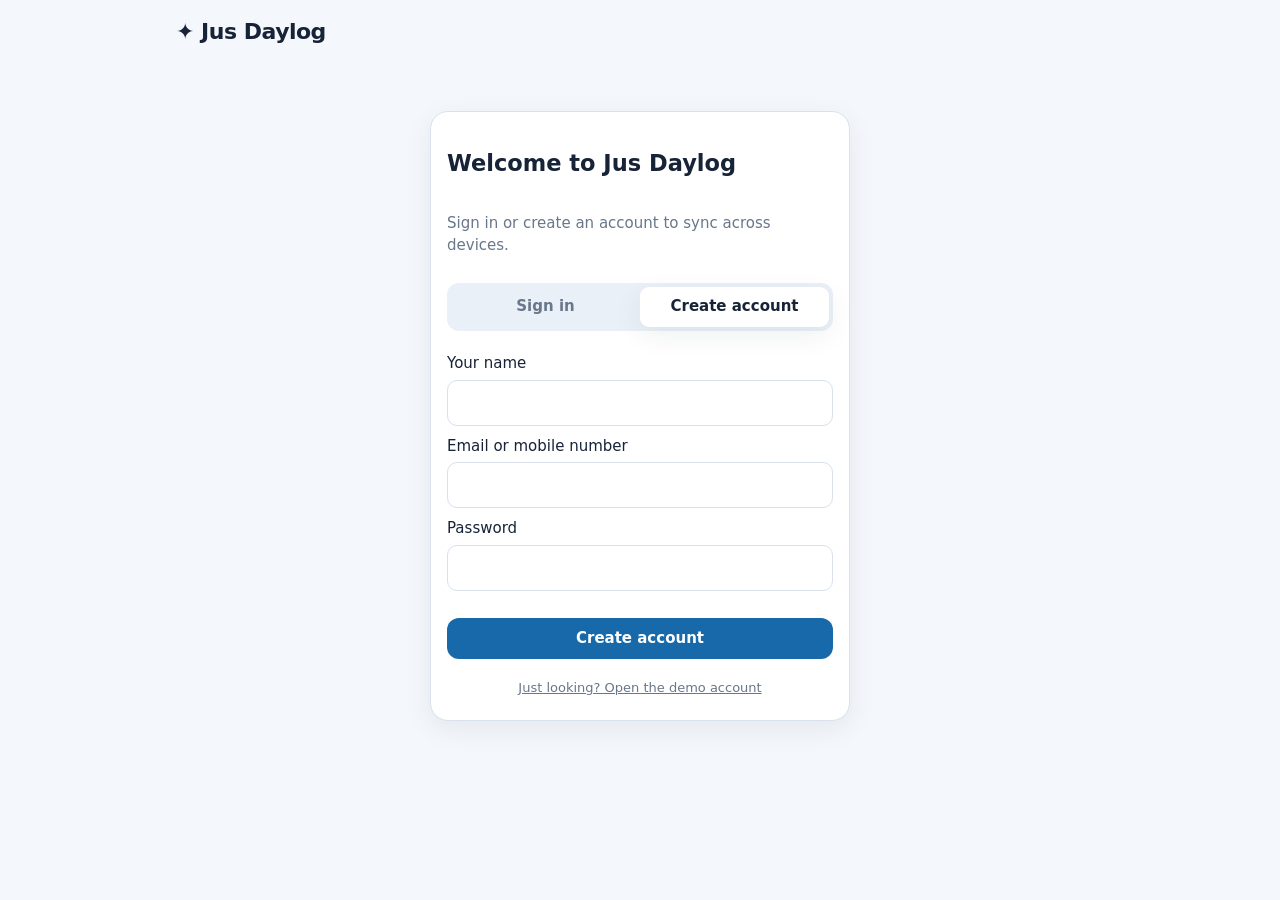
==== commit d38eaddf: "Update index.html" ====
--- a/index.html
+++ b/index.html
@@ -1,3 +1,3 @@
 <!doctype html>
 <html lang="en"><head><meta charset="utf-8"><meta name="viewport" content="width=device-width,initial-scale=1,maximum-scale=1,user-scalable=no,viewport-fit=cover"><meta name="theme-color" content="#1769aa"><meta name="description" content="Jus Daylog: make every day count."><meta name="apple-mobile-web-app-capable" content="yes"><meta name="apple-mobile-web-app-title" content="Jus Daylog"><link rel="manifest" href="./manifest.webmanifest"><link rel="icon" href="./icons/icon.svg"><link rel="apple-touch-icon" href="./icons/icon-192.png"><link rel="stylesheet" href="./styles.css"><title>Jus Daylog</title><script>(function(){try{document.documentElement.dataset.theme=localStorage.getItem('jd-theme')||'auto'}catch(e){}})()</script></head>
-<body><main id="app" class="app"><div class="top"><div class="brand">✦ Jus Daylog</div><div id="sync" class="status">Starting…</div></div><section id="root"></section></main><nav id="tabs" class="tabs hidden" aria-label="Main navigation"></nav><div id="toast" class="toast hidden" role="status"></div><script src="./config.js"></script><script src="./logic.js"></script><script src="./app.js"></script></body></html>
+<body><main id="app" class="app"><div class="top"><div class="brand">✦ Jus Daylog</div><div id="sync" class="status">Starting…</div></div><section id="root"></section></main><nav id="tabs" class="tabs hidden" aria-label="Main navigation"></nav><div id="toast" class="toast hidden" role="status"></div><script src="./config.js"></script><script src="./logic.js"></script><script src="./app.js"></script><script src="./tweaks.js"></script></body></html>
